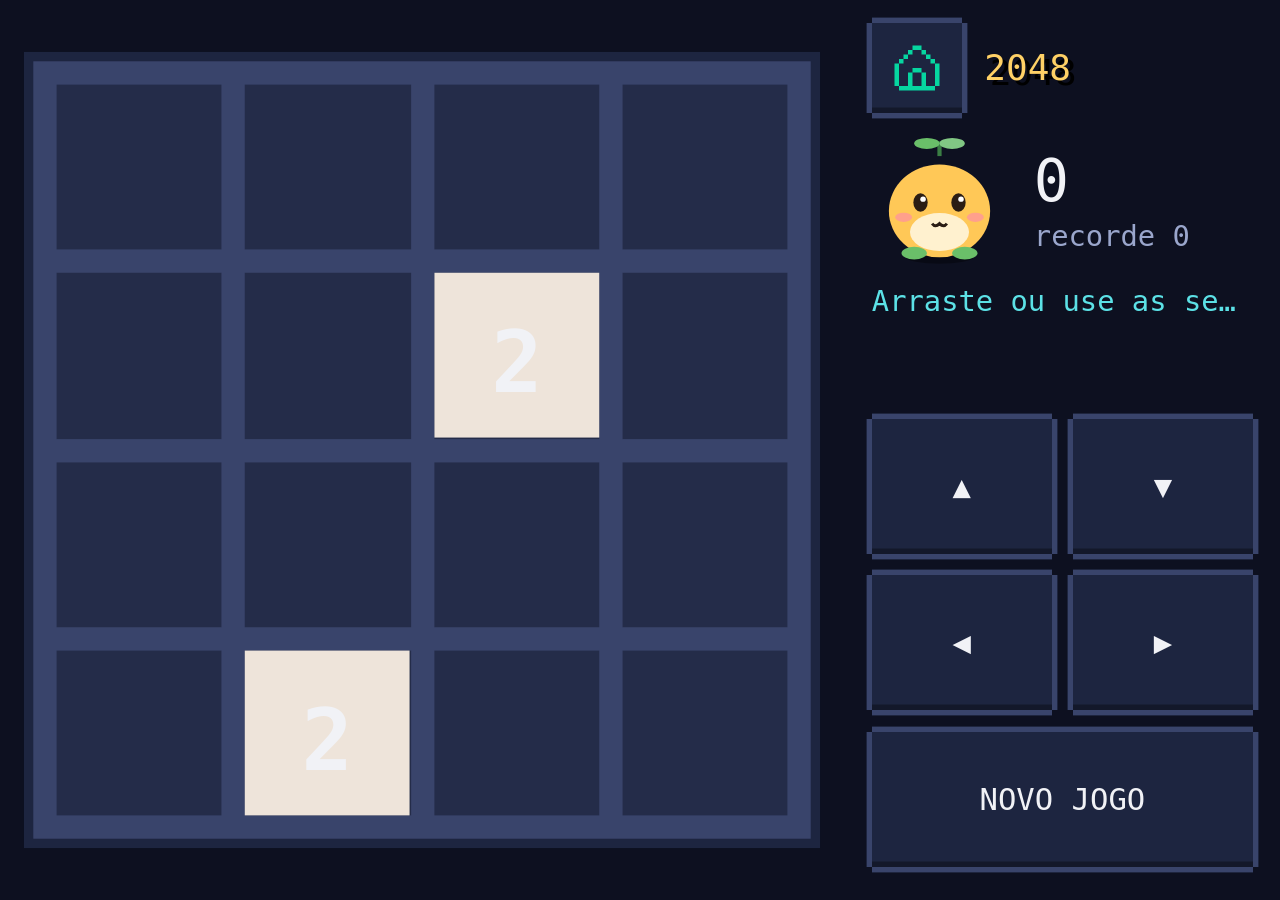
==== web/static/jogos/2048/index.html @ ccc79ac0 "4 jogos do GitHub nos lados da Vila (Torre, Tetris, 2048, Come-come) com robô que joga sozinho; reló" ====
<!DOCTYPE html>
<html lang="pt-BR"><head><meta charset="utf-8"><meta name="viewport" content="width=device-width,initial-scale=1,user-scalable=no">
<title>2048 do Cadu</title>
<!-- 2048 por Gabriele Cirulli (MIT) + IA de Matt Overlan (MIT) — veja LICENSE.txt -->
<link rel="stylesheet" href="main.css"><link rel="stylesheet" href="../base.css">
<style>
  html, body { margin: 0; padding: 0; background: var(--fundo); font-family: "Silkscreen", monospace; }
  #area { padding: 2vmin; }
  .game-container { -webkit-flex-shrink: 0; flex-shrink: 0; margin: 0; -webkit-transform-origin: 50% 50%; transform-origin: 50% 50%; border-radius: 0; background: #39446b;
    box-shadow: 0 0 0 6px #1d2540; }
  .grid-cell { border-radius: 0; background: rgba(13,16,32,.45); }
  .tile { border-radius: 0; font-family: "Silkscreen", monospace; }
  .tile .tile-inner { border-radius: 0; }
  .game-message p { font-family: "Silkscreen", monospace; }
  .game-message .lower { display: none; }
  #escondidos { display: none; }
  .tile.tile-2 .tile-inner, .tile.tile-4 .tile-inner { color: #3a3046; }
</style></head>
<body>
<div id="area"><div class="game-container" id="tab">
  <div class="game-message"><p></p><div class="lower"><a class="retry-button">de novo</a></div></div>
  <div class="grid-container">
    <div class="grid-row"><div class="grid-cell"></div><div class="grid-cell"></div><div class="grid-cell"></div><div class="grid-cell"></div></div>
    <div class="grid-row"><div class="grid-cell"></div><div class="grid-cell"></div><div class="grid-cell"></div><div class="grid-cell"></div></div>
    <div class="grid-row"><div class="grid-cell"></div><div class="grid-cell"></div><div class="grid-cell"></div><div class="grid-cell"></div></div>
    <div class="grid-row"><div class="grid-cell"></div><div class="grid-cell"></div><div class="grid-cell"></div><div class="grid-cell"></div></div>
  </div>
  <div class="tile-container"></div>
</div></div>
<div id="escondidos"><div class="score-container">0</div><div id="feedback-container"></div><a id="hint-button"></a><a id="run-button"></a></div>
<script src="../base.js"></script>
<script>animationDelay = 100; minSearchTime = 60;</script>
<script src="animframe_polyfill.js"></script><script src="hammer.min.js"></script><script src="keyboard_input_manager.js"></script>
<script src="html_actuator.js"></script><script src="grid.js"></script><script src="tile.js"></script><script src="ai.js"></script><script src="game_manager.js"></script>
<script>
(function () {
  function ajustar() { var a = document.getElementById("area"), t = document.getElementById("tab"); var e = Math.min(a.clientWidth, a.clientHeight) * 0.92 / 500; t.style.webkitTransform = t.style.transform = "scale(" + e + ")"; }
  window.addEventListener("resize", ajustar); ajustar();
  var M, maior = 0, reinicio = null;
  function maxPeca() { var m = 0; M.grid.cells.forEach(function (c) { c.forEach(function (t) { if (t && t.value > m) m = t.value; }); }); return m; }
  function novo() { clearTimeout(reinicio); reinicio = null; M.restart(); maior = 0; Jogo.pontos(0); }
  window.requestAnimationFrame(function () {
    M = new GameManager(4, KeyboardInputManager, HTMLActuator);
    var act = M.actuate;
    M.actuate = function () {
      act.call(M); Jogo.pontos(M.score);
      var m = maxPeca();
      if (m >= 128 && m > maior) { if (maior) Jogo.recompensa(m >= 512 ? 3 : 1, "Fiz " + m + "!"); maior = m; }
      if ((M.over || M.won) && !reinicio) { Jogo.fim(M.won ? "2048!!!" : "FIM · " + M.score); reinicio = setTimeout(novo, 3500); }
    };
    Jogo.iniciar({ id: "2048", nome: "2048", botMs: 260,
      controles: [{ rotulo: "▲", fn: function () { M.move(0); } }, { rotulo: "▼", fn: function () { M.move(2); } },
                  { rotulo: "◀", fn: function () { M.move(3); } }, { rotulo: "▶", fn: function () { M.move(1); } },
                  { rotulo: "novo jogo", larga: true, fn: novo }],
      bot: function () { if (M.over || M.won) return; var b = M.ai.getBest(); if (b && b.move !== -1 && b.move !== undefined) M.move(+b.move); },
      aoAuto: function () { Jogo.falar(Jogo.sortear(["Deixa comigo!", "Vou juntar tudo!", "Olha a estratégia…"])); }
    });
    Jogo.falar("Arraste ou use as setas!");
  });
})();
</script>
</body></html>
---- web/static/jogos/2048/main.css ----
html, body {
  margin: 0;
  padding: 0;
  background: #faf8ef;
  color: #776e65;
  font-family: "Clear Sans", "Helvetica Neue", Arial, sans-serif;
  font-size: 18px; }

body {
  margin: 80px 0; }

.heading:after {
  content: "";
  display: block;
  clear: both; }

h1.title {
  font-size: 80px;
  font-weight: bold;
  margin: 0;
  display: block;
  float: left; }

@-webkit-keyframes move-up {
  0% {
    top: 25px;
    opacity: 1; }

  100% {
    top: -50px;
    opacity: 0; } }

@-moz-keyframes move-up {
  0% {
    top: 25px;
    opacity: 1; }

  100% {
    top: -50px;
    opacity: 0; } }

@keyframes move-up {
  0% {
    top: 25px;
    opacity: 1; }

  100% {
    top: -50px;
    opacity: 0; } }

.score-container {
  position: relative;
  float: right;
  background: #bbada0;
  padding: 15px 25px;
  font-size: 25px;
  height: 25px;
  line-height: 47px;
  font-weight: bold;
  border-radius: 3px;
  color: white;
  margin-top: 8px; }
  .score-container:after {
    position: absolute;
    width: 100%;
    top: 10px;
    left: 0;
    content: "Score";
    text-transform: uppercase;
    font-size: 13px;
    line-height: 13px;
    text-align: center;
    color: #eee4da; }
  .score-container .score-addition {
    position: absolute;
    right: 30px;
    color: red;
    font-size: 25px;
    line-height: 25px;
    font-weight: bold;
    color: rgba(119, 110, 101, 0.9);
    z-index: 100;
    -webkit-animation: move-up 600ms ease-in;
    -moz-animation: move-up 600ms ease-in;
    -webkit-animation-fill-mode: both;
    -moz-animation-fill-mode: both; }

p {
  margin-top: 0;
  margin-bottom: 10px;
  line-height: 1.65; }

a {
  color: #776e65;
  font-weight: bold;
  text-decoration: underline;
  cursor: pointer; }

strong.important {
  text-transform: uppercase; }

hr {
  border: none;
  border-bottom: 1px solid #d8d4d0;
  margin-top: 20px;
  margin-bottom: 30px; }

.container {
  width: 500px;
  margin: 0 auto; }

@-webkit-keyframes fade-in {
  0% {
    opacity: 0; }

  100% {
    opacity: 1; } }

@-moz-keyframes fade-in {
  0% {
    opacity: 0; }

  100% {
    opacity: 1; } }

@keyframes fade-in {
  0% {
    opacity: 0; }

  100% {
    opacity: 1; } }

.game-container {
  margin-top: 40px;
  position: relative;
  padding: 15px;
  cursor: default;
  -webkit-touch-callout: none;
  -webkit-user-select: none;
  -moz-user-select: none;
  background: #bbada0;
  border-radius: 6px;
  width: 500px;
  height: 500px;
  -webkit-box-sizing: border-box;
  -moz-box-sizing: border-box;
  box-sizing: border-box; }
  .game-container .game-message {
    display: none;
    position: absolute;
    top: 0;
    right: 0;
    bottom: 0;
    left: 0;
    background: rgba(238, 228, 218, 0.5);
    z-index: 100;
    text-align: center;
    -webkit-animation: fade-in 800ms ease 1200ms;
    -moz-animation: fade-in 800ms ease 1200ms;
    -webkit-animation-fill-mode: both;
    -moz-animation-fill-mode: both; }
    .game-container .game-message p {
      font-size: 60px;
      font-weight: bold;
      height: 60px;
      line-height: 60px;
      margin-top: 222px; }
    .game-container .game-message .lower {
      display: block;
      margin-top: 59px; }
    .game-container .game-message a {
      display: inline-block;
      background: #8f7a66;
      border-radius: 3px;
      padding: 0 20px;
      text-decoration: none;
      color: #f9f6f2;
      height: 40px;
      line-height: 42px;
      margin-left: 9px; }
    .game-container .game-message .score-sharing {
      display: inline-block;
      vertical-align: middle;
      margin-left: 10px; }
    .game-container .game-message.game-won {
      background: rgba(237, 194, 46, 0.5);
      color: #f9f6f2; }
    .game-container .game-message.game-won, .game-container .game-message.game-over {
      display: block; }

.grid-container {
  position: absolute;
  z-index: 1; }

.grid-row {
  margin-bottom: 15px; }
  .grid-row:last-child {
    margin-bottom: 0; }
  .grid-row:after {
    content: "";
    display: block;
    clear: both; }

.grid-cell {
  width: 106.25px;
  height: 106.25px;
  margin-right: 15px;
  float: left;
  border-radius: 3px;
  background: rgba(238, 228, 218, 0.35); }
  .grid-cell:last-child {
    margin-right: 0; }

.tile-container {
  position: absolute;
  z-index: 2; }

.tile {
  width: 106.25px;
  height: 106.25px;
  line-height: 116.25px; }
  .tile.tile-position-1-1 {
    position: absolute;
    left: 0px;
    top: 0px; }
  .tile.tile-position-1-2 {
    position: absolute;
    left: 0px;
    top: 121px; }
  .tile.tile-position-1-3 {
    position: absolute;
    left: 0px;
    top: 243px; }
  .tile.tile-position-1-4 {
    position: absolute;
    left: 0px;
    top: 364px; }
  .tile.tile-position-2-1 {
    position: absolute;
    left: 121px;
    top: 0px; }
  .tile.tile-position-2-2 {
    position: absolute;
    left: 121px;
    top: 121px; }
  .tile.tile-position-2-3 {
    position: absolute;
    left: 121px;
    top: 243px; }
  .tile.tile-position-2-4 {
    position: absolute;
    left: 121px;
    top: 364px; }
  .tile.tile-position-3-1 {
    position: absolute;
    left: 243px;
    top: 0px; }
  .tile.tile-position-3-2 {
    position: absolute;
    left: 243px;
    top: 121px; }
  .tile.tile-position-3-3 {
    position: absolute;
    left: 243px;
    top: 243px; }
  .tile.tile-position-3-4 {
    position: absolute;
    left: 243px;
    top: 364px; }
  .tile.tile-position-4-1 {
    position: absolute;
    left: 364px;
    top: 0px; }
  .tile.tile-position-4-2 {
    position: absolute;
    left: 364px;
    top: 121px; }
  .tile.tile-position-4-3 {
    position: absolute;
    left: 364px;
    top: 243px; }
  .tile.tile-position-4-4 {
    position: absolute;
    left: 364px;
    top: 364px; }

.tile {
  border-radius: 3px;
  background: #eee4da;
  text-align: center;
  font-weight: bold;
  z-index: 10;
  font-size: 55px;
  -webkit-transition: 100ms ease-in-out;
  -moz-transition: 100ms ease-in-out;
  -webkit-transition-property: top, left;
  -moz-transition-property: top, left; }
  .tile.tile-2 {
    background: #eee4da;
    box-shadow: 0 0 30px 10px rgba(243, 215, 116, 0), inset 0 0 0 1px rgba(255, 255, 255, 0); }
  .tile.tile-4 {
    background: #ede0c8;
    box-shadow: 0 0 30px 10px rgba(243, 215, 116, 0), inset 0 0 0 1px rgba(255, 255, 255, 0); }
  .tile.tile-8 {
    color: #f9f6f2;
    background: #f2b179; }
  .tile.tile-16 {
    color: #f9f6f2;
    background: #f59563; }
  .tile.tile-32 {
    color: #f9f6f2;
    background: #f67c5f; }
  .tile.tile-64 {
    color: #f9f6f2;
    background: #f65e3b; }
  .tile.tile-128 {
    color: #f9f6f2;
    background: #edcf72;
    box-shadow: 0 0 30px 10px rgba(243, 215, 116, 0.2381), inset 0 0 0 1px rgba(255, 255, 255, 0.14286);
    font-size: 45px; }
    @media screen and (max-width: 480px) {
      .tile.tile-128 {
        font-size: 25px; } }
  .tile.tile-256 {
    color: #f9f6f2;
    background: #edcc61;
    box-shadow: 0 0 30px 10px rgba(243, 215, 116, 0.31746), inset 0 0 0 1px rgba(255, 255, 255, 0.19048);
    font-size: 45px; }
    @media screen and (max-width: 480px) {
      .tile.tile-256 {
        font-size: 25px; } }
  .tile.tile-512 {
    color: #f9f6f2;
    background: #edc850;
    box-shadow: 0 0 30px 10px rgba(243, 215, 116, 0.39683), inset 0 0 0 1px rgba(255, 255, 255, 0.2381);
    font-size: 45px; }
    @media screen and (max-width: 480px) {
      .tile.tile-512 {
        font-size: 25px; } }
  .tile.tile-1024 {
    color: #f9f6f2;
    background: #edc53f;
    box-shadow: 0 0 30px 10px rgba(243, 215, 116, 0.47619), inset 0 0 0 1px rgba(255, 255, 255, 0.28571);
    font-size: 35px; }
    @media screen and (max-width: 480px) {
      .tile.tile-1024 {
        font-size: 15px; } }
  .tile.tile-2048 {
    color: #f9f6f2;
    background: #edc22e;
    box-shadow: 0 0 30px 10px rgba(243, 215, 116, 0.55556), inset 0 0 0 1px rgba(255, 255, 255, 0.33333);
    font-size: 35px; }
    @media screen and (max-width: 480px) {
      .tile.tile-2048 {
        font-size: 15px; } }

@-webkit-keyframes appear {
  0% {
    opacity: 0;
    -webkit-transform: scale(0);
    -moz-transform: scale(0); }

  100% {
    opacity: 1;
    -webkit-transform: scale(1);
    -moz-transform: scale(1); } }

@-moz-keyframes appear {
  0% {
    opacity: 0;
    -webkit-transform: scale(0);
    -moz-transform: scale(0); }

  100% {
    opacity: 1;
    -webkit-transform: scale(1);
    -moz-transform: scale(1); } }

@keyframes appear {
  0% {
    opacity: 0;
    -webkit-transform: scale(0);
    -moz-transform: scale(0); }

  100% {
    opacity: 1;
    -webkit-transform: scale(1);
    -moz-transform: scale(1); } }

.tile-new {
  -webkit-animation: appear 200ms ease 100ms;
  -moz-animation: appear 200ms ease 100ms;
  -webkit-animation-fill-mode: both;
  -moz-animation-fill-mode: both; }

@-webkit-keyframes pop {
  0% {
    -webkit-transform: scale(0);
    -moz-transform: scale(0); }

  50% {
    -webkit-transform: scale(1.2);
    -moz-transform: scale(1.2); }

  100% {
    -webkit-transform: scale(1);
    -moz-transform: scale(1); } }

@-moz-keyframes pop {
  0% {
    -webkit-transform: scale(0);
    -moz-transform: scale(0); }

  50% {
    -webkit-transform: scale(1.2);
    -moz-transform: scale(1.2); }

  100% {
    -webkit-transform: scale(1);
    -moz-transform: scale(1); } }

@keyframes pop {
  0% {
    -webkit-transform: scale(0);
    -moz-transform: scale(0); }

  50% {
    -webkit-transform: scale(1.2);
    -moz-transform: scale(1.2); }

  100% {
    -webkit-transform: scale(1);
    -moz-transform: scale(1); } }

.tile-merged {
  z-index: 20;
  -webkit-animation: pop 200ms ease 100ms;
  -moz-animation: pop 200ms ease 100ms;
  -webkit-animation-fill-mode: both;
  -moz-animation-fill-mode: both; }

.game-intro {
  margin-bottom: 0; }

.game-explanation {
  margin-top: 50px; }

.sharing {
  margin-top: 20px;
  text-align: center; }
  .sharing > iframe, .sharing span {
    display: inline-block;
    vertical-align: middle; }

@media screen and (max-width: 480px) {
  html, body {
    font-size: 15px; }

  body {
    margin: 20px 0;
    padding: 0 20px; }

  h1.title {
    font-size: 50px; }

  .container {
    width: 280px;
    margin: 0 auto; }

  .score-container {
    margin-top: 0; }

  .heading {
    margin-bottom: 10px; }

  .game-container {
    margin-top: 40px;
    position: relative;
    padding: 10px;
    cursor: default;
    -webkit-touch-callout: none;
    -webkit-user-select: none;
    -moz-user-select: none;
    background: #bbada0;
    border-radius: 6px;
    width: 280px;
    height: 280px;
    -webkit-box-sizing: border-box;
    -moz-box-sizing: border-box;
    box-sizing: border-box; }
    .game-container .game-message {
      display: none;
      position: absolute;
      top: 0;
      right: 0;
      bottom: 0;
      left: 0;
      background: rgba(238, 228, 218, 0.5);
      z-index: 100;
      text-align: center;
      -webkit-animation: fade-in 800ms ease 1200ms;
      -moz-animation: fade-in 800ms ease 1200ms;
      -webkit-animation-fill-mode: both;
      -moz-animation-fill-mode: both; }
      .game-container .game-message p {
        font-size: 60px;
        font-weight: bold;
        height: 60px;
        line-height: 60px;
        margin-top: 222px; }
      .game-container .game-message .lower {
        display: block;
        margin-top: 59px; }
      .game-container .game-message a {
        display: inline-block;
        background: #8f7a66;
        border-radius: 3px;
        padding: 0 20px;
        text-decoration: none;
        color: #f9f6f2;
        height: 40px;
        line-height: 42px;
        margin-left: 9px; }
      .game-container .game-message .score-sharing {
        display: inline-block;
        vertical-align: middle;
        margin-left: 10px; }
      .game-container .game-message.game-won {
        background: rgba(237, 194, 46, 0.5);
        color: #f9f6f2; }
      .game-container .game-message.game-won, .game-container .game-message.game-over {
        display: block; }

  .grid-container {
    position: absolute;
    z-index: 1; }

  .grid-row {
    margin-bottom: 10px; }
    .grid-row:last-child {
      margin-bottom: 0; }
    .grid-row:after {
      content: "";
      display: block;
      clear: both; }

  .grid-cell {
    width: 57.5px;
    height: 57.5px;
    margin-right: 10px;
    float: left;
    border-radius: 3px;
    background: rgba(238, 228, 218, 0.35); }
    .grid-cell:last-child {
      margin-right: 0; }

  .tile-container {
    position: absolute;
    z-index: 2; }

  .tile {
    width: 57.5px;
    height: 57.5px;
    line-height: 67.5px; }
    .tile.tile-position-1-1 {
      position: absolute;
      left: 0px;
      top: 0px; }
    .tile.tile-position-1-2 {
      position: absolute;
      left: 0px;
      top: 68px; }
    .tile.tile-position-1-3 {
      position: absolute;
      left: 0px;
      top: 135px; }
    .tile.tile-position-1-4 {
      position: absolute;
      left: 0px;
      top: 203px; }
    .tile.tile-position-2-1 {
      position: absolute;
      left: 68px;
      top: 0px; }
    .tile.tile-position-2-2 {
      position: absolute;
      left: 68px;
      top: 68px; }
    .tile.tile-position-2-3 {
      position: absolute;
      left: 68px;
      top: 135px; }
    .tile.tile-position-2-4 {
      position: absolute;
      left: 68px;
      top: 203px; }
    .tile.tile-position-3-1 {
      position: absolute;
      left: 135px;
      top: 0px; }
    .tile.tile-position-3-2 {
      position: absolute;
      left: 135px;
      top: 68px; }
    .tile.tile-position-3-3 {
      position: absolute;
      left: 135px;
      top: 135px; }
    .tile.tile-position-3-4 {
      position: absolute;
      left: 135px;
      top: 203px; }
    .tile.tile-position-4-1 {
      position: absolute;
      left: 203px;
      top: 0px; }
    .tile.tile-position-4-2 {
      position: absolute;
      left: 203px;
      top: 68px; }
    .tile.tile-position-4-3 {
      position: absolute;
      left: 203px;
      top: 135px; }
    .tile.tile-position-4-4 {
      position: absolute;
      left: 203px;
      top: 203px; }

  .game-container {
    margin-top: 20px; }

  .tile {
    font-size: 35px; }

  .game-message p {
    font-size: 30px !important;
    height: 30px !important;
    line-height: 30px !important;
    margin-top: 90px !important; }
  .game-message .lower {
    margin-top: 30px !important; } }
.btc-donate {
  position: relative;
  margin-left: 20px;
  display: inline-block;
  background: #8f7a66;
  border-radius: 3px;
  padding: 0 20px;
  text-decoration: none;
  color: #f9f6f2;
  height: 40px;
  line-height: 42px;
  cursor: pointer; }
  .btc-donate img {
    vertical-align: -4px;
    margin-right: 8px; }
  .btc-donate a {
    color: #f9f6f2;
    text-decoration: none;
    font-weight: normal; }
  .btc-donate .address {
    cursor: auto;
    position: absolute;
    width: 340px;
    right: 50%;
    margin-right: -170px;
    padding-bottom: 7px;
    top: -30px;
    opacity: 0;
    pointer-events: none;
    -webkit-transition: 400ms ease;
    -moz-transition: 400ms ease;
    -webkit-transition-property: top, opacity;
    -moz-transition-property: top, opacity; }
    .btc-donate .address:after {
      position: absolute;
      border-top: 10px solid #bbada0;
      border-right: 7px solid transparent;
      border-left: 7px solid transparent;
      content: "";
      bottom: 0px;
      left: 50%;
      margin-left: -7px; }
    .btc-donate .address code {
      background-color: #bbada0;
      padding: 10px 15px;
      width: 100%;
      border-radius: 3px;
      line-height: 1;
      font-weight: normal;
      font-size: 15px;
      font-family: Consolas, "Liberation Mono", Courier, monospace;
      text-align: center; }
  .btc-donate:hover .address, .btc-donate .address:hover .address {
    opacity: 1;
    top: -45px;
    pointer-events: auto; }
---- web/static/jogos/base.css ----
/* Moldura comum dos jogos do Cadu (paisagem, visual pixel) */
@font-face { font-family: "Silkscreen"; src: url(/static/fontes/silkscreen-latin-400-normal.woff) format("woff"); }
@font-face { font-family: "Pixelify"; src: url(/static/fontes/pixelify-sans-latin-400-normal.woff) format("woff"); }
:root { --fundo: #0d1020; --bg2: #1d2540; --borda: #39446b; --texto: #f1f2f6; --suave: #9aa6cc; --ciano: #5ce1e6; --amarelo: #ffd166; --rosa: #ef476f; --verde: #06d6a0; --p: .6vmin; }
html, body { margin: 0; height: 100%; overflow: hidden; background: var(--fundo); color: var(--texto); font-family: "Pixelify", monospace;
  -webkit-user-select: none; user-select: none; -webkit-tap-highlight-color: transparent; -webkit-touch-callout: none; }
* { box-sizing: border-box; }
.caixa { background: var(--bg2); box-shadow: 0 calc(-1 * var(--p)) 0 0 var(--borda), 0 var(--p) 0 0 var(--borda), calc(-1 * var(--p)) 0 0 0 var(--borda), var(--p) 0 0 0 var(--borda), inset 0 calc(-1 * var(--p)) 0 0 rgba(0,0,0,.35); }
#area { position: absolute; left: 0; top: 0; bottom: 0; right: 34vw; display: -webkit-flex; display: flex; -webkit-align-items: center; align-items: center; -webkit-justify-content: center; justify-content: center; overflow: hidden; }
#lado { position: absolute; right: 0; top: 0; bottom: 0; width: 34vw; padding: 2.5vmin 3vmin; display: -webkit-flex; display: flex; -webkit-flex-direction: column; flex-direction: column; }
#lTopo { display: -webkit-flex; display: flex; -webkit-align-items: center; align-items: center; }
#casa { width: 10vmin; height: 10vmin; display: -webkit-flex; display: flex; -webkit-align-items: center; align-items: center; -webkit-justify-content: center; justify-content: center; margin-right: 2.5vmin; }
#casa svg { width: 6vmin; height: 6vmin; }
#jTitulo { font-family: "Silkscreen", monospace; text-transform: uppercase; font-size: 4vmin; color: var(--amarelo); text-shadow: var(--p) var(--p) 0 #000; }
#lMeio { display: -webkit-flex; display: flex; -webkit-align-items: center; align-items: center; margin: 2.5vmin 0 1.5vmin; }
#avatar { width: 15vmin; height: 15vmin; -webkit-animation: respira 2.4s ease-in-out infinite; animation: respira 2.4s ease-in-out infinite; }
#avatar.pula { -webkit-animation: pula .5s ease-out; animation: pula .5s ease-out; }
@-webkit-keyframes respira { 50% { -webkit-transform: scale(1.04, .96); } } @keyframes respira { 50% { transform: scale(1.04, .96); } }
@-webkit-keyframes pula { 40% { -webkit-transform: translateY(-4vmin) scale(.95, 1.08); } } @keyframes pula { 40% { transform: translateY(-4vmin) scale(.95, 1.08); } }
#placar { margin-left: 3vmin; }
#pts { font-family: "Silkscreen", monospace; font-size: 6.5vmin; line-height: 1; }
#rec { font-size: 3.2vmin; color: var(--suave); margin-top: 1vmin; }
#fala { min-height: 4.5vmin; font-size: 3.2vmin; color: var(--ciano); margin-bottom: 1.2vmin; white-space: nowrap; overflow: hidden; text-overflow: ellipsis; }
#auto { display: none; position: absolute; top: 2.5vmin; right: 3vmin; font-family: "Silkscreen", monospace; font-size: 2.6vmin; padding: .5vmin 1.2vmin; color: #0d1020; background: var(--amarelo);
  -webkit-animation: piscaA 1.6s steps(2) infinite; animation: piscaA 1.6s steps(2) infinite; }
body.auto #auto { display: block; }
@-webkit-keyframes piscaA { 50% { opacity: .55; } } @keyframes piscaA { 50% { opacity: .55; } }
#controles { -webkit-flex: 1; flex: 1; display: -webkit-flex; display: flex; -webkit-flex-wrap: wrap; flex-wrap: wrap; -webkit-align-content: flex-end; align-content: flex-end; margin: 0 -1.2vmin; }
.ctl { width: calc(50% - 2.4vmin); height: 15vmin; margin: 1.2vmin; display: -webkit-flex; display: flex; -webkit-align-items: center; align-items: center; -webkit-justify-content: center; justify-content: center;
  font-family: "Silkscreen", monospace; font-size: 3.4vmin; text-transform: uppercase; }
.ctl.larga { width: calc(100% - 2.4vmin); }
.ctl.ap { -webkit-transform: translateY(var(--p)); transform: translateY(var(--p)); background: #2a3560; }
#aviso { position: absolute; left: 0; right: 34vw; top: 50%; text-align: center; font-family: "Silkscreen", monospace; font-size: 5vmin; color: var(--amarelo); text-shadow: var(--p) var(--p) 0 #000; pointer-events: none; display: none; }
#aviso.ver { display: block; }
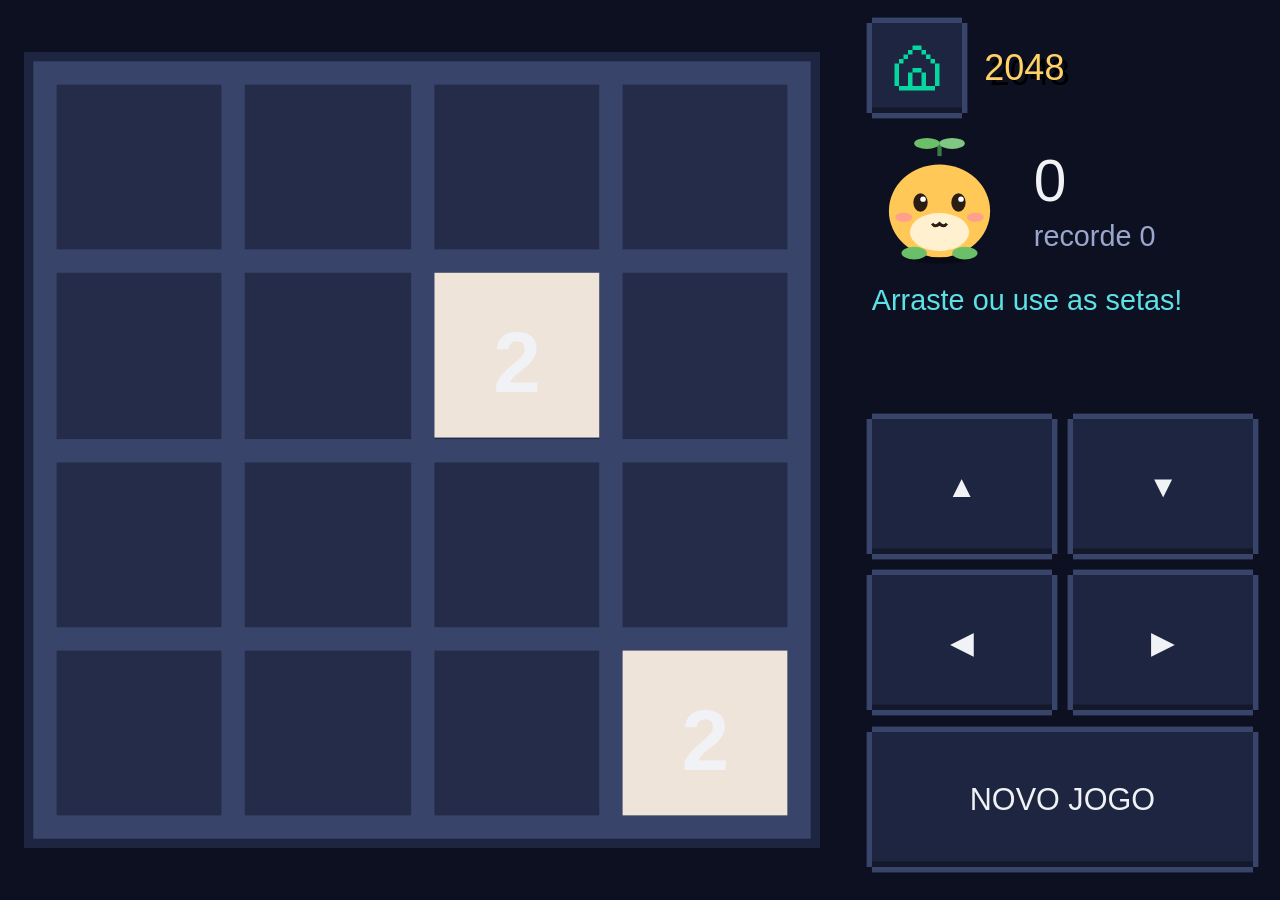
==== commit ac825d07: "Fontes futuristas (Orbitron + Oxanium, OFL), post-it fechado no PC some no celular, botão Claude sem" ====
--- a/web/static/jogos/2048/index.html
+++ b/web/static/jogos/2048/index.html
@@ -4,14 +4,14 @@
 <!-- 2048 por Gabriele Cirulli (MIT) + IA de Matt Overlan (MIT) — veja LICENSE.txt -->
 <link rel="stylesheet" href="main.css"><link rel="stylesheet" href="../base.css">
 <style>
-  html, body { margin: 0; padding: 0; background: var(--fundo); font-family: "Silkscreen", monospace; }
+  html, body { margin: 0; padding: 0; background: var(--fundo); font-family: "Orbitron", sans-serif; }
   #area { padding: 2vmin; }
   .game-container { -webkit-flex-shrink: 0; flex-shrink: 0; margin: 0; -webkit-transform-origin: 50% 50%; transform-origin: 50% 50%; border-radius: 0; background: #39446b;
     box-shadow: 0 0 0 6px #1d2540; }
   .grid-cell { border-radius: 0; background: rgba(13,16,32,.45); }
-  .tile { border-radius: 0; font-family: "Silkscreen", monospace; }
+  .tile { border-radius: 0; font-family: "Orbitron", sans-serif; }
   .tile .tile-inner { border-radius: 0; }
-  .game-message p { font-family: "Silkscreen", monospace; }
+  .game-message p { font-family: "Orbitron", sans-serif; }
   .game-message .lower { display: none; }
   #escondidos { display: none; }
   .tile.tile-2 .tile-inner, .tile.tile-4 .tile-inner { color: #3a3046; }
--- a/web/static/jogos/base.css
+++ b/web/static/jogos/base.css
@@ -1,8 +1,10 @@
 /* Moldura comum dos jogos do Cadu (paisagem, visual pixel) */
-@font-face { font-family: "Silkscreen"; src: url(/static/fontes/silkscreen-latin-400-normal.woff) format("woff"); }
-@font-face { font-family: "Pixelify"; src: url(/static/fontes/pixelify-sans-latin-400-normal.woff) format("woff"); }
+@font-face { font-family: "Orbitron"; src: url(/static/fontes/orbitron-latin-500-normal.woff) format("woff"); font-weight: 400; }
+@font-face { font-family: "Orbitron"; src: url(/static/fontes/orbitron-latin-700-normal.woff) format("woff"); font-weight: 700; }
+@font-face { font-family: "Oxanium"; src: url(/static/fontes/oxanium-latin-400-normal.woff) format("woff"); font-weight: 400; }
+@font-face { font-family: "Oxanium"; src: url(/static/fontes/oxanium-latin-600-normal.woff) format("woff"); font-weight: 600; }
 :root { --fundo: #0d1020; --bg2: #1d2540; --borda: #39446b; --texto: #f1f2f6; --suave: #9aa6cc; --ciano: #5ce1e6; --amarelo: #ffd166; --rosa: #ef476f; --verde: #06d6a0; --p: .6vmin; }
-html, body { margin: 0; height: 100%; overflow: hidden; background: var(--fundo); color: var(--texto); font-family: "Pixelify", monospace;
+html, body { margin: 0; height: 100%; overflow: hidden; background: var(--fundo); color: var(--texto); font-family: "Oxanium", sans-serif;
   -webkit-user-select: none; user-select: none; -webkit-tap-highlight-color: transparent; -webkit-touch-callout: none; }
 * { box-sizing: border-box; }
 .caixa { background: var(--bg2); box-shadow: 0 calc(-1 * var(--p)) 0 0 var(--borda), 0 var(--p) 0 0 var(--borda), calc(-1 * var(--p)) 0 0 0 var(--borda), var(--p) 0 0 0 var(--borda), inset 0 calc(-1 * var(--p)) 0 0 rgba(0,0,0,.35); }
@@ -11,24 +13,38 @@
 #lTopo { display: -webkit-flex; display: flex; -webkit-align-items: center; align-items: center; }
 #casa { width: 10vmin; height: 10vmin; display: -webkit-flex; display: flex; -webkit-align-items: center; align-items: center; -webkit-justify-content: center; justify-content: center; margin-right: 2.5vmin; }
 #casa svg { width: 6vmin; height: 6vmin; }
-#jTitulo { font-family: "Silkscreen", monospace; text-transform: uppercase; font-size: 4vmin; color: var(--amarelo); text-shadow: var(--p) var(--p) 0 #000; }
+#jTitulo { font-family: "Orbitron", sans-serif; text-transform: uppercase; font-size: 4vmin; color: var(--amarelo); text-shadow: var(--p) var(--p) 0 #000; }
 #lMeio { display: -webkit-flex; display: flex; -webkit-align-items: center; align-items: center; margin: 2.5vmin 0 1.5vmin; }
 #avatar { width: 15vmin; height: 15vmin; -webkit-animation: respira 2.4s ease-in-out infinite; animation: respira 2.4s ease-in-out infinite; }
 #avatar.pula { -webkit-animation: pula .5s ease-out; animation: pula .5s ease-out; }
 @-webkit-keyframes respira { 50% { -webkit-transform: scale(1.04, .96); } } @keyframes respira { 50% { transform: scale(1.04, .96); } }
 @-webkit-keyframes pula { 40% { -webkit-transform: translateY(-4vmin) scale(.95, 1.08); } } @keyframes pula { 40% { transform: translateY(-4vmin) scale(.95, 1.08); } }
 #placar { margin-left: 3vmin; }
-#pts { font-family: "Silkscreen", monospace; font-size: 6.5vmin; line-height: 1; }
+#pts { font-family: "Orbitron", sans-serif; font-size: 6.5vmin; line-height: 1; }
 #rec { font-size: 3.2vmin; color: var(--suave); margin-top: 1vmin; }
 #fala { min-height: 4.5vmin; font-size: 3.2vmin; color: var(--ciano); margin-bottom: 1.2vmin; white-space: nowrap; overflow: hidden; text-overflow: ellipsis; }
-#auto { display: none; position: absolute; top: 2.5vmin; right: 3vmin; font-family: "Silkscreen", monospace; font-size: 2.6vmin; padding: .5vmin 1.2vmin; color: #0d1020; background: var(--amarelo);
+#auto { display: none; position: absolute; top: 2.5vmin; right: 3vmin; font-family: "Orbitron", sans-serif; font-size: 2.6vmin; padding: .5vmin 1.2vmin; color: #0d1020; background: var(--amarelo);
   -webkit-animation: piscaA 1.6s steps(2) infinite; animation: piscaA 1.6s steps(2) infinite; }
 body.auto #auto { display: block; }
 @-webkit-keyframes piscaA { 50% { opacity: .55; } } @keyframes piscaA { 50% { opacity: .55; } }
 #controles { -webkit-flex: 1; flex: 1; display: -webkit-flex; display: flex; -webkit-flex-wrap: wrap; flex-wrap: wrap; -webkit-align-content: flex-end; align-content: flex-end; margin: 0 -1.2vmin; }
 .ctl { width: calc(50% - 2.4vmin); height: 15vmin; margin: 1.2vmin; display: -webkit-flex; display: flex; -webkit-align-items: center; align-items: center; -webkit-justify-content: center; justify-content: center;
-  font-family: "Silkscreen", monospace; font-size: 3.4vmin; text-transform: uppercase; }
+  font-family: "Orbitron", sans-serif; font-size: 3.4vmin; text-transform: uppercase; }
 .ctl.larga { width: calc(100% - 2.4vmin); }
 .ctl.ap { -webkit-transform: translateY(var(--p)); transform: translateY(var(--p)); background: #2a3560; }
-#aviso { position: absolute; left: 0; right: 34vw; top: 50%; text-align: center; font-family: "Silkscreen", monospace; font-size: 5vmin; color: var(--amarelo); text-shadow: var(--p) var(--p) 0 #000; pointer-events: none; display: none; }
+#aviso { position: absolute; left: 0; right: 34vw; top: 50%; text-align: center; font-family: "Orbitron", sans-serif; font-size: 5vmin; color: var(--amarelo); text-shadow: var(--p) var(--p) 0 #000; pointer-events: none; display: none; }
 #aviso.ver { display: block; }
+
+/* ---------- celular em pé (giroscópio): jogo em cima, controles embaixo ---------- */
+@media (orientation: portrait) {
+  #area { right: 0; bottom: 38vh; }
+  #lado { top: auto; height: 38vh; width: 100%; display: block; padding: 2vmin 3vmin; }
+  #lTopo, #lMeio, #fala { width: 44%; }
+  #lMeio { margin: 2vmin 0 1vmin; }
+  #avatar { width: 12vmin; height: 12vmin; }
+  #controles { position: absolute; right: 2vmin; top: 2vmin; bottom: 2vmin; width: 54%; margin: 0; }
+  .ctl { height: 8.5vh; margin: .8vmin; width: calc(50% - 1.6vmin); }
+  .ctl.larga { width: calc(100% - 1.6vmin); }
+  #aviso { right: 0; top: 28vh; }
+  #auto { top: auto; bottom: 39vh; }
+}
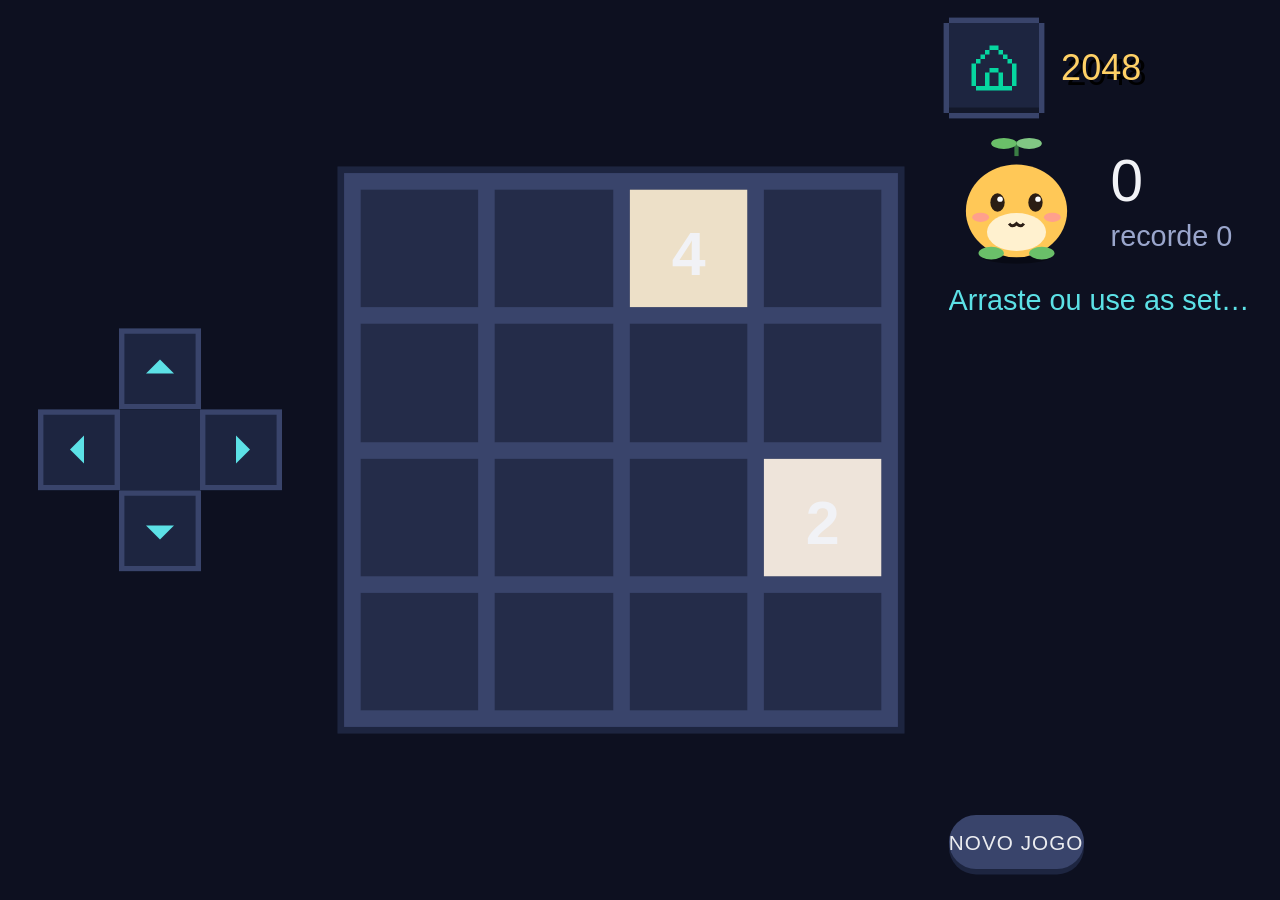
==== commit 4970eaec: "Layout sem sobreposição (cartões empilhados em coluna, olhos abrem espaço deitado e em pé), botões d" ====
--- a/web/static/jogos/2048/index.html
+++ b/web/static/jogos/2048/index.html
@@ -49,9 +49,9 @@
       if ((M.over || M.won) && !reinicio) { Jogo.fim(M.won ? "2048!!!" : "FIM · " + M.score); reinicio = setTimeout(novo, 3500); }
     };
     Jogo.iniciar({ id: "2048", nome: "2048", botMs: 260,
-      controles: [{ rotulo: "▲", fn: function () { M.move(0); } }, { rotulo: "▼", fn: function () { M.move(2); } },
-                  { rotulo: "◀", fn: function () { M.move(3); } }, { rotulo: "▶", fn: function () { M.move(1); } },
-                  { rotulo: "novo jogo", larga: true, fn: novo }],
+      controles: [{ d: "cima", fn: function () { M.move(0); } }, { d: "baixo", fn: function () { M.move(2); } },
+                  { d: "esq", fn: function () { M.move(3); } }, { d: "dir", fn: function () { M.move(1); } },
+                  { rotulo: "novo jogo", pequeno: true, fn: novo }],
       bot: function () { if (M.over || M.won) return; var b = M.ai.getBest(); if (b && b.move !== -1 && b.move !== undefined) M.move(+b.move); },
       aoAuto: function () { Jogo.falar(Jogo.sortear(["Deixa comigo!", "Vou juntar tudo!", "Olha a estratégia…"])); }
     });
--- a/web/static/jogos/base.css
+++ b/web/static/jogos/base.css
@@ -27,24 +27,47 @@
   -webkit-animation: piscaA 1.6s steps(2) infinite; animation: piscaA 1.6s steps(2) infinite; }
 body.auto #auto { display: block; }
 @-webkit-keyframes piscaA { 50% { opacity: .55; } } @keyframes piscaA { 50% { opacity: .55; } }
-#controles { -webkit-flex: 1; flex: 1; display: -webkit-flex; display: flex; -webkit-flex-wrap: wrap; flex-wrap: wrap; -webkit-align-content: flex-end; align-content: flex-end; margin: 0 -1.2vmin; }
-.ctl { width: calc(50% - 2.4vmin); height: 15vmin; margin: 1.2vmin; display: -webkit-flex; display: flex; -webkit-align-items: center; align-items: center; -webkit-justify-content: center; justify-content: center;
-  font-family: "Orbitron", sans-serif; font-size: 3.4vmin; text-transform: uppercase; }
-.ctl.larga { width: calc(100% - 2.4vmin); }
-.ctl.ap { -webkit-transform: translateY(var(--p)); transform: translateY(var(--p)); background: #2a3560; }
+/* ---------- controle de videogame ---------- */
+#area { left: 25vw; right: 28vw; }
+#lado { width: 28vw; }
+body.semdpad #area { left: 0; }
+#dpad { position: absolute; left: 3vw; top: 50%; width: 19vw; height: 19vw; max-width: 46vmin; max-height: 46vmin; -webkit-transform: translateY(-50%); transform: translateY(-50%); }
+body.semdpad #dpad { display: none; }
+#dpad .miolo { position: absolute; left: 33.3%; top: 33.3%; width: 33.4%; height: 33.4%; background: #1d2540; }
+#dpad .seta { position: absolute; width: 33.4%; height: 33.4%; background: #1d2540; box-shadow: inset 0 0 0 var(--p) var(--borda); }
+#dpad .cima { left: 33.3%; top: 0; } #dpad .baixo { left: 33.3%; bottom: 0; } #dpad .esq { left: 0; top: 33.3%; } #dpad .dir { right: 0; top: 33.3%; }
+#dpad .seta i { position: absolute; left: 50%; top: 50%; width: 0; height: 0; margin: -1.6vmin 0 0 -1.6vmin; border: 1.6vmin solid transparent; }
+#dpad .cima i { border-bottom-color: var(--ciano); margin-top: -2.6vmin; } #dpad .baixo i { border-top-color: var(--ciano); margin-top: -.6vmin; }
+#dpad .esq i { border-right-color: var(--ciano); margin-left: -2.6vmin; } #dpad .dir i { border-left-color: var(--ciano); margin-left: -.6vmin; }
+#dpad .seta.ap { background: #2a3560; }
+#controles { -webkit-flex: 1; flex: 1; position: relative; min-height: 30vmin; }
+.acao { position: absolute; border-radius: 50%; width: 17vmin; height: 17vmin; background: #ef476f; box-shadow: 0 1vmin 0 #9b2443, inset 0 -1vmin 0 rgba(0,0,0,.2);
+        display: -webkit-flex; display: flex; -webkit-flex-direction: column; flex-direction: column; -webkit-align-items: center; align-items: center; -webkit-justify-content: center; justify-content: center; }
+.acao span { font-family: "Orbitron", sans-serif; font-weight: 700; font-size: 5vmin; color: #fff; line-height: 1; }
+.acao em { font-style: normal; font-size: 2.6vmin; color: #fff; opacity: .9; margin-top: .3vmin; text-transform: uppercase; letter-spacing: .05em; }
+.acao.a { right: 2vmin; bottom: 10vmin; }
+.acao.b { right: 21vmin; bottom: 2vmin; background: #ffd166; box-shadow: 0 1vmin 0 #b38a2e, inset 0 -1vmin 0 rgba(0,0,0,.2); }
+.acao.b span, .acao.b em { color: #2b2142; }
+.acao.pequeno { left: 0; bottom: 1vmin; width: 15vmin; height: 6vmin; border-radius: 3vmin; background: #39446b; box-shadow: 0 .6vmin 0 #1d2540; }
+.acao.pequeno span { display: none; } .acao.pequeno em { font-size: 2.3vmin; }
+.acao.ap { -webkit-transform: translateY(.8vmin); transform: translateY(.8vmin); box-shadow: none; }
 #aviso { position: absolute; left: 0; right: 34vw; top: 50%; text-align: center; font-family: "Orbitron", sans-serif; font-size: 5vmin; color: var(--amarelo); text-shadow: var(--p) var(--p) 0 #000; pointer-events: none; display: none; }
 #aviso.ver { display: block; }
 
-/* ---------- celular em pé (giroscópio): jogo em cima, controles embaixo ---------- */
+/* ---------- celular em pé (giroscópio): estilo Game Boy — tela em cima, cruz à esquerda e botões à direita embaixo ---------- */
 @media (orientation: portrait) {
-  #area { right: 0; bottom: 38vh; }
-  #lado { top: auto; height: 38vh; width: 100%; display: block; padding: 2vmin 3vmin; }
-  #lTopo, #lMeio, #fala { width: 44%; }
-  #lMeio { margin: 2vmin 0 1vmin; }
-  #avatar { width: 12vmin; height: 12vmin; }
-  #controles { position: absolute; right: 2vmin; top: 2vmin; bottom: 2vmin; width: 54%; margin: 0; }
-  .ctl { height: 8.5vh; margin: .8vmin; width: calc(50% - 1.6vmin); }
-  .ctl.larga { width: calc(100% - 1.6vmin); }
-  #aviso { right: 0; top: 28vh; }
-  #auto { top: auto; bottom: 39vh; }
+  #area { left: 0; right: 0; top: 0; bottom: 42vh; }
+  #lado { top: 58vh; bottom: 0; height: auto; width: 100%; display: block; padding: 1.5vmin 3vmin; }
+  #lTopo { position: absolute; left: 3vmin; top: 1.5vmin; }
+  #lMeio { position: absolute; right: 3vmin; top: 0; margin: 0; }
+  #avatar { width: 11vmin; height: 11vmin; }
+  #pts { font-size: 5.5vmin; }
+  #fala { position: absolute; left: 3vmin; right: 3vmin; top: 14vmin; width: auto; }
+  #dpad { left: 5vw; top: auto; bottom: 7vh; width: 40vw; height: 40vw; max-width: none; max-height: none; -webkit-transform: none; transform: none; }
+  #controles { position: absolute; right: 3vw; bottom: 4vh; width: 46vw; height: 46vw; min-height: 0; }
+  .acao { width: 20vmin; height: 20vmin; }
+  .acao.a { right: 0; bottom: 18vmin; } .acao.b { right: 22vmin; bottom: 6vmin; }
+  .acao.pequeno { left: 0; bottom: -2vmin; width: 18vmin; height: 7vmin; }
+  #aviso { right: 0; top: 24vh; }
+  #auto { top: auto; bottom: 43vh; }
 }
